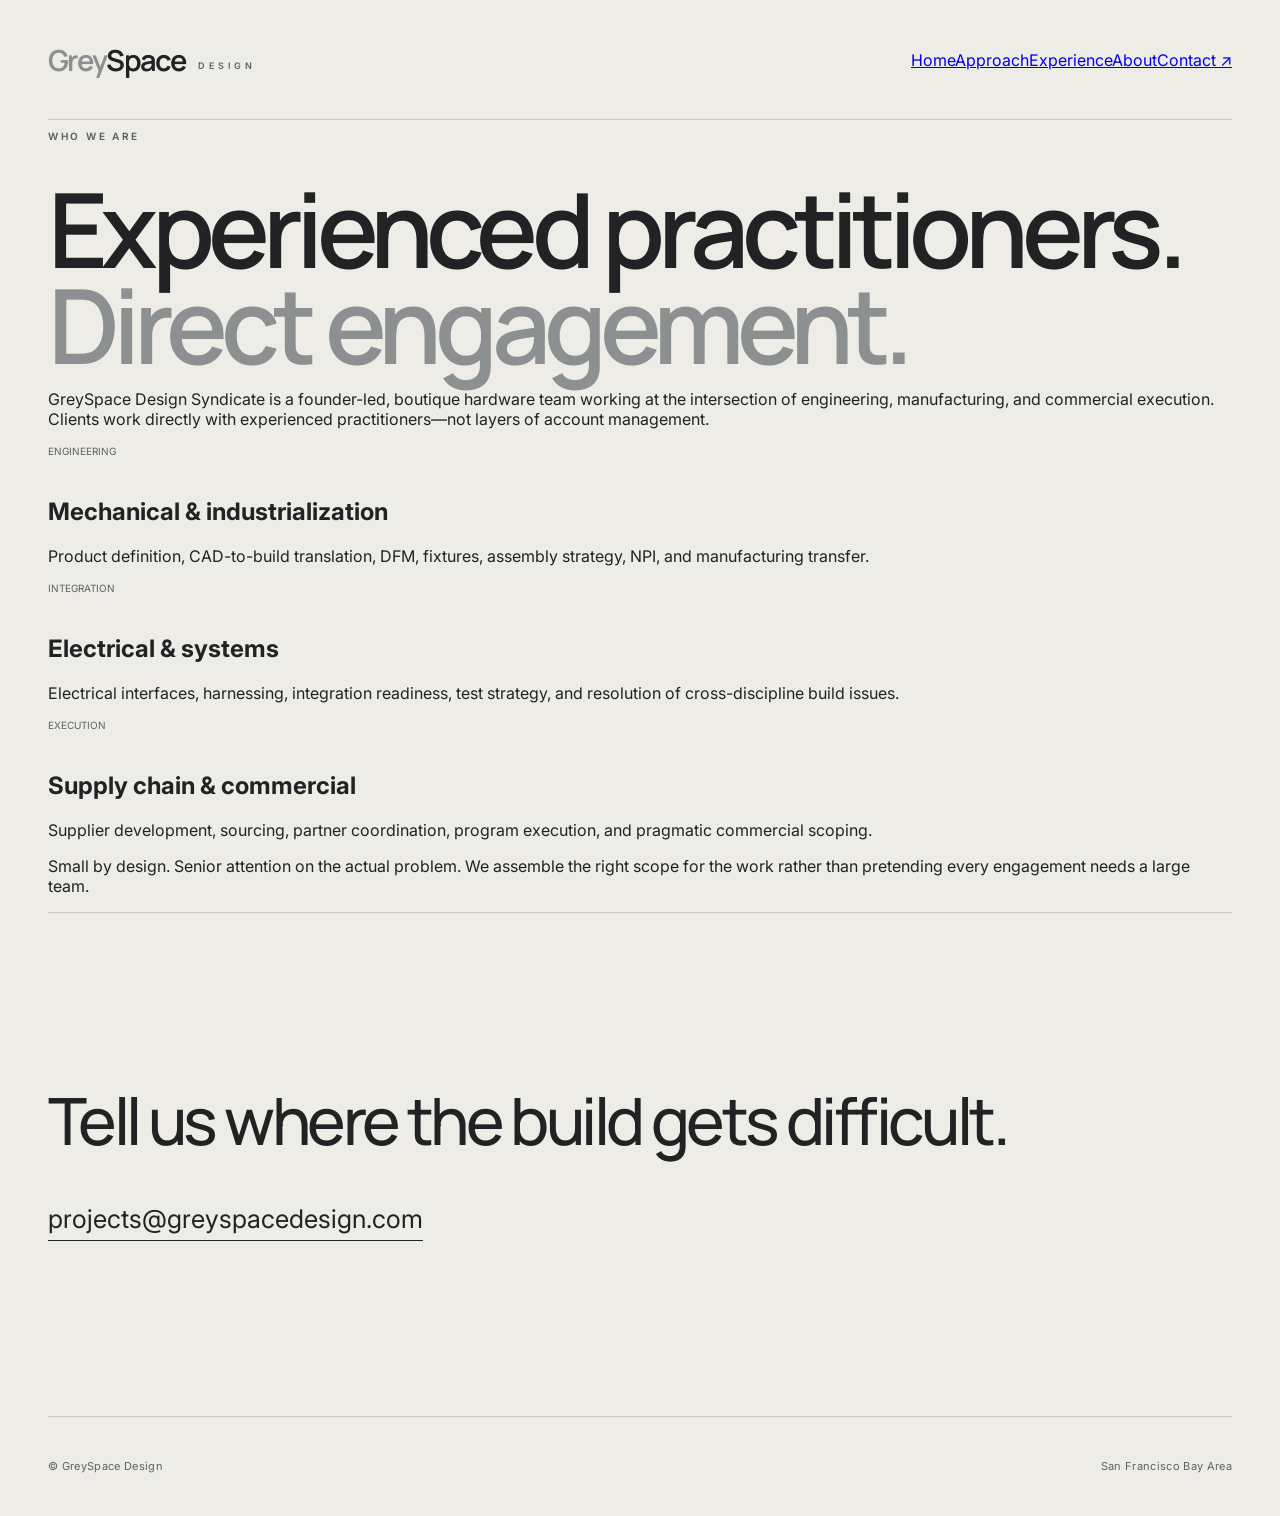
==== about.html @ 6a21313d "Add Rev 1 about.html" ====
<!doctype html>
<html lang="en"><head><meta charset="utf-8"><meta name="viewport" content="width=device-width, initial-scale=1"><title>About — GreySpace Design</title><meta name="description" content="GreySpace Design helps hardware teams close the gap between prototype and repeatable production."><link rel="icon" href="favicon.svg" type="image/svg+xml"><link rel="stylesheet" href="styles.css"></head>
<body><main><header class="site-header"><a class="brand" href="index.html" aria-label="GreySpace Design home"><span class="brand-grey">Grey</span><span class="brand-space">Space</span><span class="brand-design">DESIGN</span></a><nav class="site-nav" aria-label="Main navigation"><a href="index.html">Home</a><a href="approach.html">Approach</a><a href="experience.html">Experience</a><a href="about.html">About</a><a href="mailto:projects@greyspacedesign.com">Contact ↗</a></nav></header><section class="inner-hero"><p class="eyebrow">WHO WE ARE</p><h1>Experienced practitioners.<br><span class='muted'>Direct engagement.</span></h1></section><section class="content-section"><p class="intro">GreySpace Design Syndicate is a founder-led, boutique hardware team working at the intersection of engineering, manufacturing, and commercial execution. Clients work directly with experienced practitioners—not layers of account management.</p><div class="experience-grid"><article><span class="number">ENGINEERING</span><h2>Mechanical & industrialization</h2><p>Product definition, CAD-to-build translation, DFM, fixtures, assembly strategy, NPI, and manufacturing transfer.</p></article><article><span class="number">INTEGRATION</span><h2>Electrical & systems</h2><p>Electrical interfaces, harnessing, integration readiness, test strategy, and resolution of cross-discipline build issues.</p></article><article><span class="number">EXECUTION</span><h2>Supply chain & commercial</h2><p>Supplier development, sourcing, partner coordination, program execution, and pragmatic commercial scoping.</p></article></div><p class="aside">Small by design. Senior attention on the actual problem. We assemble the right scope for the work rather than pretending every engagement needs a large team.</p></section><section class="closing"><p class="closing-copy">Tell us where the build gets difficult.</p><a class="email-large" href="mailto:projects@greyspacedesign.com">projects@greyspacedesign.com</a></section><footer><span>© GreySpace Design</span><span>San Francisco Bay Area</span></footer></main></body></html>
---- styles.css ----
@import url('https://fonts.googleapis.com/css2?family=Inter:wght@400;500;600;650;700&family=Manrope:wght@500;600;700&display=swap');

:root {
  --paper: #eeece7;
  --ink: #202224;
  --ink-soft: #5f6263;
  --line: #c9c7c2;
  --grey-word: #8c8f91;
  --white: #f7f6f2;
}

* { box-sizing: border-box; }

html { scroll-behavior: smooth; }

body {
  margin: 0;
  background: var(--paper);
  color: var(--ink);
  font-family: Inter, Arial, sans-serif;
  -webkit-font-smoothing: antialiased;
}

main {
  min-height: 100vh;
  padding: 0 48px;
}

.site-header {
  min-height: 120px;
  display: flex;
  align-items: center;
  justify-content: space-between;
  border-bottom: 1px solid var(--line);
}

.brand {
  position: relative;
  display: inline-flex;
  align-items: baseline;
  text-decoration: none;
  font-family: Manrope, Inter, sans-serif;
  font-size: 29px;
  font-weight: 650;
  letter-spacing: -1.7px;
}

.brand-grey { color: var(--grey-word); }
.brand-space { color: var(--ink); }

.brand-design {
  margin-left: 12px;
  color: var(--ink-soft);
  font-family: Inter, sans-serif;
  font-size: 9px;
  font-weight: 600;
  letter-spacing: 4px;
  transform: translateY(-2px);
}

.contact-link {
  color: var(--ink);
  font-size: 13px;
  text-decoration: none;
  border-bottom: 1px solid transparent;
  padding-bottom: 3px;
  transition: border-color 160ms ease;
}

.contact-link:hover { border-color: var(--ink); }

.hero {
  min-height: 78vh;
  display: flex;
  flex-direction: column;
  justify-content: center;
  padding: 5.5vh 0 4.5vh;
}

.eyebrow, .section-label {
  font-size: 10px;
  font-weight: 650;
  letter-spacing: 2.7px;
  color: var(--ink-soft);
}

h1 {
  max-width: 1180px;
  margin: 38px 0 0;
  font-family: Manrope, Inter, sans-serif;
  font-size: clamp(62px, 8.1vw, 132px);
  line-height: 0.93;
  letter-spacing: -0.065em;
  font-weight: 600;
}

h1 .muted { color: #8d9090; }
h1 .resolved { color: var(--ink); }

.resolve {
  margin: 34px 0 0;
  font-family: Manrope, Inter, sans-serif;
  font-size: clamp(25px, 3vw, 43px);
  letter-spacing: -0.035em;
  font-weight: 500;
  color: var(--ink-soft);
}

.hero-bottom {
  margin-top: auto;
  padding-top: 4.5vh;
  display: grid;
  grid-template-columns: minmax(280px, 650px) auto;
  align-items: end;
  gap: 64px;
}

.lede {
  margin: 0;
  max-width: 630px;
  font-size: clamp(17px, 1.45vw, 22px);
  line-height: 1.55;
  letter-spacing: -0.012em;
  color: #444748;
}

.cta {
  justify-self: end;
  display: inline-flex;
  gap: 24px;
  align-items: center;
  color: var(--ink);
  font-size: 15px;
  font-weight: 600;
  text-decoration: none;
  padding: 16px 0 11px;
  border-bottom: 1px solid var(--ink);
}

.what-we-do {
  padding: 72px 0 100px;
}

.section-rule {
  border-top: 1px solid var(--line);
  margin-bottom: 28px;
}

.capabilities {
  display: grid;
  grid-template-columns: repeat(4, 1fr);
  gap: 38px;
  margin-top: 54px;
}

.capabilities article {
  border-top: 1px solid var(--ink);
  padding-top: 18px;
}

.number {
  display: block;
  margin-bottom: 40px;
  font-size: 10px;
  color: var(--ink-soft);
}

.capabilities h2 {
  margin: 0 0 17px;
  font-family: Manrope, Inter, sans-serif;
  font-size: 20px;
  line-height: 1.1;
  letter-spacing: -0.035em;
  font-weight: 600;
}

.capabilities p {
  margin: 0;
  color: var(--ink-soft);
  font-size: 14px;
  line-height: 1.55;
}

.closing {
  min-height: 56vh;
  border-top: 1px solid var(--line);
  display: flex;
  flex-direction: column;
  justify-content: center;
  padding: 88px 0;
}

.closing-copy {
  max-width: 1040px;
  margin: 0 0 48px;
  font-family: Manrope, Inter, sans-serif;
  font-size: clamp(38px, 5.1vw, 76px);
  line-height: 1.03;
  letter-spacing: -0.055em;
  font-weight: 500;
}

.closing-copy em {
  font-style: normal;
  color: var(--grey-word);
}

.email-large {
  width: max-content;
  color: var(--ink);
  font-size: clamp(18px, 2vw, 28px);
  text-decoration: none;
  border-bottom: 1px solid var(--ink);
  padding-bottom: 6px;
}

footer {
  min-height: 100px;
  border-top: 1px solid var(--line);
  display: flex;
  justify-content: space-between;
  align-items: center;
  color: var(--ink-soft);
  font-size: 11px;
  letter-spacing: .03em;
}

@media (max-width: 900px) {
  main { padding: 0 24px; }

  .site-header {
    min-height: 96px;
    align-items: flex-start;
    padding: 25px 0;
  }

  .contact-link { display: none; }

  .brand { font-size: 25px; }

  .hero {
    min-height: calc(100svh - 96px);
    padding: 9vh 0 7vh;
  }

  h1 {
    font-size: clamp(52px, 15vw, 92px);
  }

  .resolve { margin-top: 25px; }

  .hero-bottom {
    grid-template-columns: 1fr;
    align-items: start;
    gap: 38px;
    padding-top: 8vh;
  }

  .cta { justify-self: start; }

  .what-we-do { padding: 80px 0 100px; }

  .capabilities {
    grid-template-columns: 1fr 1fr;
    gap: 56px 24px;
    margin-top: 55px;
  }

  .number { margin-bottom: 32px; }

  .closing { min-height: 60vh; padding: 90px 0; }

  footer {
    align-items: flex-start;
    padding: 28px 0;
    gap: 12px;
    flex-direction: column;
  }
}

@media (max-width: 520px) {
  .brand-design { display: none; }

  .capabilities {
    grid-template-columns: 1fr;
    gap: 46px;
  }

  .closing-copy { font-size: 41px; }
}
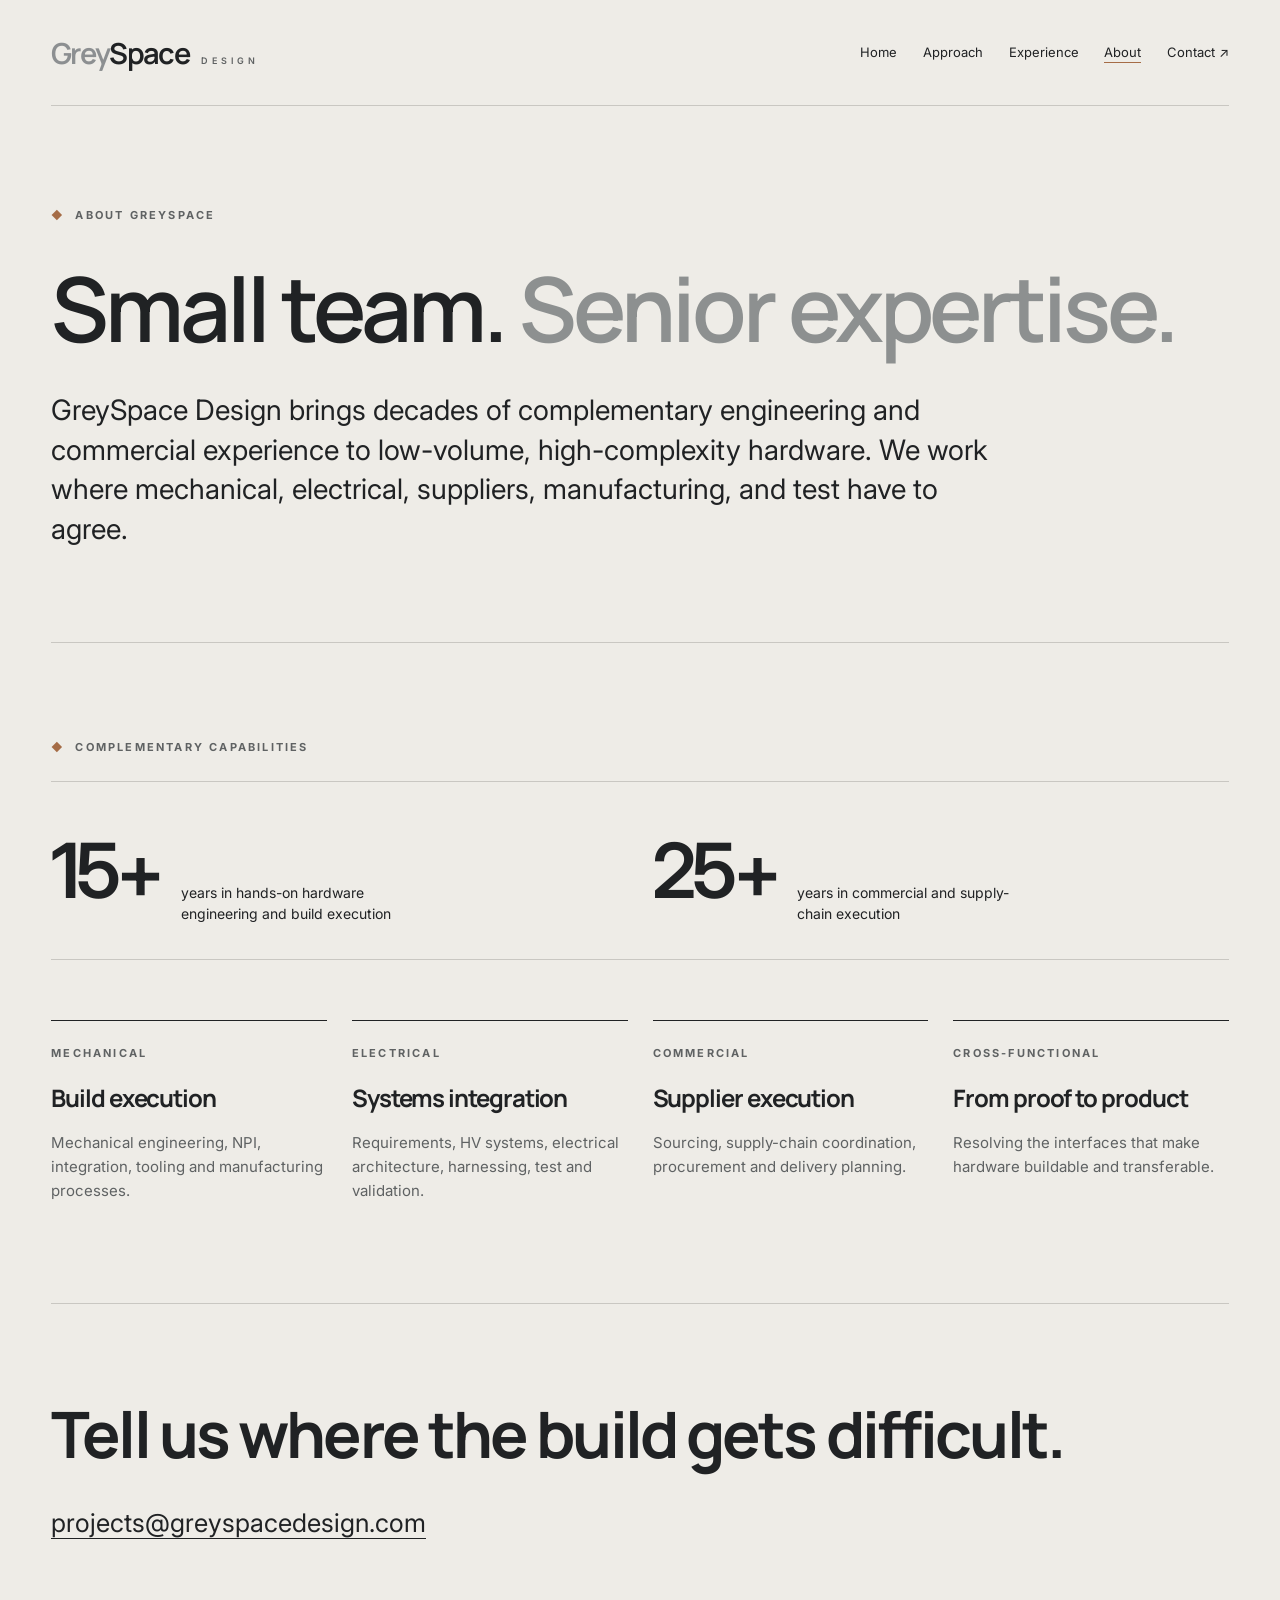
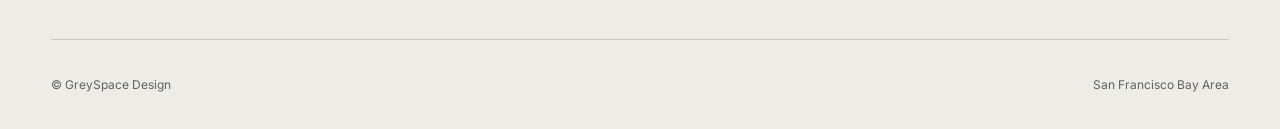
==== commit 106711b6: "Add files via upload" ====
--- a/about.html
+++ b/about.html
@@ -1,3 +1,2 @@
-<!doctype html>
-<html lang="en"><head><meta charset="utf-8"><meta name="viewport" content="width=device-width, initial-scale=1"><title>About — GreySpace Design</title><meta name="description" content="GreySpace Design helps hardware teams close the gap between prototype and repeatable production."><link rel="icon" href="favicon.svg" type="image/svg+xml"><link rel="stylesheet" href="styles.css"></head>
-<body><main><header class="site-header"><a class="brand" href="index.html" aria-label="GreySpace Design home"><span class="brand-grey">Grey</span><span class="brand-space">Space</span><span class="brand-design">DESIGN</span></a><nav class="site-nav" aria-label="Main navigation"><a href="index.html">Home</a><a href="approach.html">Approach</a><a href="experience.html">Experience</a><a href="about.html">About</a><a href="mailto:projects@greyspacedesign.com">Contact ↗</a></nav></header><section class="inner-hero"><p class="eyebrow">WHO WE ARE</p><h1>Experienced practitioners.<br><span class='muted'>Direct engagement.</span></h1></section><section class="content-section"><p class="intro">GreySpace Design Syndicate is a founder-led, boutique hardware team working at the intersection of engineering, manufacturing, and commercial execution. Clients work directly with experienced practitioners—not layers of account management.</p><div class="experience-grid"><article><span class="number">ENGINEERING</span><h2>Mechanical & industrialization</h2><p>Product definition, CAD-to-build translation, DFM, fixtures, assembly strategy, NPI, and manufacturing transfer.</p></article><article><span class="number">INTEGRATION</span><h2>Electrical & systems</h2><p>Electrical interfaces, harnessing, integration readiness, test strategy, and resolution of cross-discipline build issues.</p></article><article><span class="number">EXECUTION</span><h2>Supply chain & commercial</h2><p>Supplier development, sourcing, partner coordination, program execution, and pragmatic commercial scoping.</p></article></div><p class="aside">Small by design. Senior attention on the actual problem. We assemble the right scope for the work rather than pretending every engagement needs a large team.</p></section><section class="closing"><p class="closing-copy">Tell us where the build gets difficult.</p><a class="email-large" href="mailto:projects@greyspacedesign.com">projects@greyspacedesign.com</a></section><footer><span>© GreySpace Design</span><span>San Francisco Bay Area</span></footer></main></body></html>+<!DOCTYPE html>
+<html lang="en"><head><meta charset="utf-8"/><meta content="width=device-width,initial-scale=1" name="viewport"/><title>About — GreySpace Design</title><meta content="GreySpace Design helps engineering teams turn promising hardware into buildable, testable products." name="description"/><link href="styles.css" rel="stylesheet"/></head><body><main><header><a class="brand" href="index.html"><span>Grey</span>Space<small>DESIGN</small></a><nav aria-label="Main navigation"><a href="index.html">Home</a><a href="approach.html">Approach</a><a href="experience.html">Experience</a><a aria-current="page" href="about.html">About</a><a href="mailto:projects@greyspacedesign.com">Contact ↗</a></nav></header><section class="inner-hero"><p class="eyebrow">ABOUT GREYSPACE</p><h1>Small team. <span class="muted">Senior expertise.</span></h1><p class="intro">GreySpace Design brings decades of complementary engineering and commercial experience to low-volume, high-complexity hardware. We work where mechanical, electrical, suppliers, manufacturing, and test have to agree.</p></section><section class="section"><p class="eyebrow">COMPLEMENTARY CAPABILITIES</p><div class="experience-metrics"><div><strong>15+</strong><span>years in hands-on hardware engineering and build execution</span></div><div><strong>25+</strong><span>years in commercial and supply-chain execution</span></div></div><div class="grid"><article><span class="number">MECHANICAL</span><h3>Build execution</h3><p>Mechanical engineering, NPI, integration, tooling and manufacturing processes.</p></article><article><span class="number">ELECTRICAL</span><h3>Systems integration</h3><p>Requirements, HV systems, electrical architecture, harnessing, test and validation.</p></article><article><span class="number">COMMERCIAL</span><h3>Supplier execution</h3><p>Sourcing, supply-chain coordination, procurement and delivery planning.</p></article><article><span class="number">CROSS-FUNCTIONAL</span><h3>From proof to product</h3><p>Resolving the interfaces that make hardware buildable and transferable.</p></article></div></section><section class="closing"><h2>Tell us where the build gets difficult.</h2><a href="mailto:projects@greyspacedesign.com">projects@greyspacedesign.com</a></section><footer><span>© GreySpace Design</span><span>San Francisco Bay Area</span></footer></main></body></html>
--- a/styles.css
+++ b/styles.css
@@ -1,290 +1,21 @@
-@import url('https://fonts.googleapis.com/css2?family=Inter:wght@400;500;600;650;700&family=Manrope:wght@500;600;700&display=swap');
+@import url('https://fonts.googleapis.com/css2?family=Inter:wght@400;500;600;700&family=Manrope:wght@500;600;700&display=swap');
+:root{--paper:#eeece7;--ink:#202224;--soft:#5f6263;--line:#c9c7c2;--copper:#a56c46;--teal:#3e918e}*{box-sizing:border-box}body{margin:0;background:var(--paper);color:var(--ink);font:16px/1.6 Inter,Arial,sans-serif}main{max-width:1560px;margin:auto;padding:0 clamp(22px,4vw,64px)}a{color:inherit}header{min-height:106px;display:flex;justify-content:space-between;align-items:center;gap:25px;border-bottom:1px solid var(--line)}.brand{font:650 29px Manrope,sans-serif;letter-spacing:-1.7px;text-decoration:none}.brand span{color:#8c8f91}.brand small{font:600 9px Inter,sans-serif;letter-spacing:4px;margin-left:12px;color:var(--soft)}nav{display:flex;gap:clamp(12px,2vw,30px);flex-wrap:wrap}nav a{font-size:13px;text-decoration:none}nav a:hover,nav a[aria-current]{border-bottom:1px solid var(--copper)}.hero{padding:clamp(90px,12vh,170px) 0 90px}.eyebrow,.number{font-size:11px;font-weight:700;letter-spacing:.2em;color:var(--soft);text-transform:uppercase}.eyebrow:before{content:'◆';color:var(--copper);margin-right:10px}h1,h2,h3{font-family:Manrope,Inter,sans-serif;line-height:1.08;letter-spacing:-.045em}h1{font-size:clamp(52px,8vw,116px);font-weight:600;max-width:1160px;margin:35px 0}.muted{color:#8d9090}.resolved{text-decoration:underline;text-decoration-color:var(--copper);text-decoration-thickness:3px;text-underline-offset:10px}.resolve{font:500 clamp(24px,3vw,40px) Manrope;color:var(--soft)}.hero-bottom{display:flex;justify-content:space-between;align-items:end;gap:50px;margin-top:70px}.lede{max-width:680px;font-size:clamp(18px,1.5vw,23px);line-height:1.55}.cta{white-space:nowrap;font-weight:600;text-decoration:none;border-bottom:1px solid var(--ink);padding:12px 0}.section{padding:85px 0;border-top:1px solid var(--line)}.section h2{font-size:clamp(34px,4.4vw,66px);font-weight:600;max-width:980px;margin:20px 0 35px}.intro{font-size:clamp(19px,2.2vw,30px);max-width:950px;line-height:1.4}.lifecycle{background:#101b20;color:#f3f3ef;margin:0 calc(-1 * clamp(22px,4vw,64px));padding:50px clamp(22px,4vw,64px) 55px}.lifecycle h2{font-size:clamp(30px,3vw,48px);margin:10px 0 24px}.lifecycle img{display:block;width:100%;height:auto;border:1px solid #31434a}.lifecycle figcaption,.visual figcaption{font-size:12px;color:#b5c3c3;margin-top:12px}.lifecycle p{max-width:850px;color:#c5d0d0}.grid{display:grid;grid-template-columns:repeat(4,1fr);gap:25px;margin-top:50px}.grid article,.stories article{border-top:1px solid var(--ink);padding-top:18px}.grid h3{font-size:24px;margin:20px 0}.grid p,.stories p{color:var(--soft);font-size:15px}.teasers{display:grid;grid-template-columns:repeat(3,1fr);gap:30px}.teasers a{text-decoration:none;border-top:1px solid var(--ink);padding:20px 0}.teasers h3{font-size:30px}.closing{border-top:1px solid var(--line);padding:95px 0}.closing h2{font-size:clamp(38px,5vw,72px);margin:0 0 35px}.closing a{font-size:clamp(20px,2vw,30px);text-decoration:none;border-bottom:1px solid var(--ink)}footer{border-top:1px solid var(--line);display:flex;justify-content:space-between;padding:35px 0;font-size:12px;color:var(--soft)}.inner-hero{padding:90px 0 65px}.inner-hero h1{font-size:clamp(50px,7vw,95px)}.stories{display:grid;grid-template-columns:repeat(2,minmax(0,1fr));gap:65px 45px;padding-bottom:95px}.stories article{padding-top:24px}.stories h2{font-size:clamp(26px,3vw,42px);margin:20px 0}.stories h3{font:700 11px Inter;letter-spacing:.15em;color:var(--copper);margin:24px 0 6px}.stories p{font-size:16px;max-width:650px;margin:0}.stories .result{border-left:3px solid var(--teal);padding-left:18px;margin-top:22px}.visual{margin:40px 0 70px}.visual img{display:block;width:100%;height:auto}.visual figcaption{color:var(--soft)}.process{display:grid;grid-template-columns:repeat(3,1fr);gap:30px;margin:60px 0}.process article{border-top:1px solid var(--ink)}.process h3{font-size:28px}.aside{font-size:15px;color:var(--soft);max-width:820px}.feature-visual{display:grid;grid-template-columns:1fr 1fr;gap:22px}.feature-visual img{width:100%;height:auto}.accent{color:var(--copper)}@media(max-width:850px){header{align-items:flex-start;flex-direction:column;padding:22px 0}nav{gap:12px 20px}.hero-bottom{flex-direction:column;align-items:flex-start;margin-top:40px}.grid,.stories,.teasers,.process{grid-template-columns:1fr 1fr}.feature-visual{grid-template-columns:1fr}}@media(max-width:600px){.grid,.stories,.teasers,.process{grid-template-columns:1fr}.hero{padding:70px 0}.section{padding:60px 0}.brand small{display:none}.lifecycle{padding-top:30px}.lifecycle img{min-height:210px;object-fit:contain;background:#101b20}footer{flex-direction:column;gap:8px}}@media(prefers-reduced-motion:reduce){*{scroll-behavior:auto!important}}
+/* Review 2: differentiated visuals and team experience */
+.story-visual{margin:0 0 38px;overflow:hidden;border-radius:4px;background:#171f23}
+.story-visual img{display:block;width:100%;max-height:480px;object-fit:cover}
+.experience-metrics{display:grid;grid-template-columns:repeat(2,minmax(0,1fr));gap:24px;margin:24px 0 60px;padding:28px 0;border-top:1px solid var(--line);border-bottom:1px solid var(--line)}
+.experience-metrics div{display:flex;align-items:baseline;gap:20px}
+.experience-metrics strong{font-size:clamp(42px,6vw,76px);font-weight:600;letter-spacing:-.06em}
+.experience-metrics span{font-size:14px;line-height:1.5;max-width:220px;color:var(--ink-soft)}
+@media(max-width:680px){.experience-metrics{grid-template-columns:1fr}.experience-metrics div{gap:18px}.story-visual img{max-height:300px}}
 
-:root {
-  --paper: #eeece7;
-  --ink: #202224;
-  --ink-soft: #5f6263;
-  --line: #c9c7c2;
-  --grey-word: #8c8f91;
-  --white: #f7f6f2;
-}
-
-* { box-sizing: border-box; }
-
-html { scroll-behavior: smooth; }
-
-body {
-  margin: 0;
-  background: var(--paper);
-  color: var(--ink);
-  font-family: Inter, Arial, sans-serif;
-  -webkit-font-smoothing: antialiased;
-}
-
-main {
-  min-height: 100vh;
-  padding: 0 48px;
-}
-
-.site-header {
-  min-height: 120px;
-  display: flex;
-  align-items: center;
-  justify-content: space-between;
-  border-bottom: 1px solid var(--line);
-}
-
-.brand {
-  position: relative;
-  display: inline-flex;
-  align-items: baseline;
-  text-decoration: none;
-  font-family: Manrope, Inter, sans-serif;
-  font-size: 29px;
-  font-weight: 650;
-  letter-spacing: -1.7px;
-}
-
-.brand-grey { color: var(--grey-word); }
-.brand-space { color: var(--ink); }
-
-.brand-design {
-  margin-left: 12px;
-  color: var(--ink-soft);
-  font-family: Inter, sans-serif;
-  font-size: 9px;
-  font-weight: 600;
-  letter-spacing: 4px;
-  transform: translateY(-2px);
-}
-
-.contact-link {
-  color: var(--ink);
-  font-size: 13px;
-  text-decoration: none;
-  border-bottom: 1px solid transparent;
-  padding-bottom: 3px;
-  transition: border-color 160ms ease;
-}
-
-.contact-link:hover { border-color: var(--ink); }
-
-.hero {
-  min-height: 78vh;
-  display: flex;
-  flex-direction: column;
-  justify-content: center;
-  padding: 5.5vh 0 4.5vh;
-}
-
-.eyebrow, .section-label {
-  font-size: 10px;
-  font-weight: 650;
-  letter-spacing: 2.7px;
-  color: var(--ink-soft);
-}
-
-h1 {
-  max-width: 1180px;
-  margin: 38px 0 0;
-  font-family: Manrope, Inter, sans-serif;
-  font-size: clamp(62px, 8.1vw, 132px);
-  line-height: 0.93;
-  letter-spacing: -0.065em;
-  font-weight: 600;
-}
-
-h1 .muted { color: #8d9090; }
-h1 .resolved { color: var(--ink); }
-
-.resolve {
-  margin: 34px 0 0;
-  font-family: Manrope, Inter, sans-serif;
-  font-size: clamp(25px, 3vw, 43px);
-  letter-spacing: -0.035em;
-  font-weight: 500;
-  color: var(--ink-soft);
-}
-
-.hero-bottom {
-  margin-top: auto;
-  padding-top: 4.5vh;
-  display: grid;
-  grid-template-columns: minmax(280px, 650px) auto;
-  align-items: end;
-  gap: 64px;
-}
-
-.lede {
-  margin: 0;
-  max-width: 630px;
-  font-size: clamp(17px, 1.45vw, 22px);
-  line-height: 1.55;
-  letter-spacing: -0.012em;
-  color: #444748;
-}
-
-.cta {
-  justify-self: end;
-  display: inline-flex;
-  gap: 24px;
-  align-items: center;
-  color: var(--ink);
-  font-size: 15px;
-  font-weight: 600;
-  text-decoration: none;
-  padding: 16px 0 11px;
-  border-bottom: 1px solid var(--ink);
-}
-
-.what-we-do {
-  padding: 72px 0 100px;
-}
-
-.section-rule {
-  border-top: 1px solid var(--line);
-  margin-bottom: 28px;
-}
-
-.capabilities {
-  display: grid;
-  grid-template-columns: repeat(4, 1fr);
-  gap: 38px;
-  margin-top: 54px;
-}
-
-.capabilities article {
-  border-top: 1px solid var(--ink);
-  padding-top: 18px;
-}
-
-.number {
-  display: block;
-  margin-bottom: 40px;
-  font-size: 10px;
-  color: var(--ink-soft);
-}
-
-.capabilities h2 {
-  margin: 0 0 17px;
-  font-family: Manrope, Inter, sans-serif;
-  font-size: 20px;
-  line-height: 1.1;
-  letter-spacing: -0.035em;
-  font-weight: 600;
-}
-
-.capabilities p {
-  margin: 0;
-  color: var(--ink-soft);
-  font-size: 14px;
-  line-height: 1.55;
-}
-
-.closing {
-  min-height: 56vh;
-  border-top: 1px solid var(--line);
-  display: flex;
-  flex-direction: column;
-  justify-content: center;
-  padding: 88px 0;
-}
-
-.closing-copy {
-  max-width: 1040px;
-  margin: 0 0 48px;
-  font-family: Manrope, Inter, sans-serif;
-  font-size: clamp(38px, 5.1vw, 76px);
-  line-height: 1.03;
-  letter-spacing: -0.055em;
-  font-weight: 500;
-}
-
-.closing-copy em {
-  font-style: normal;
-  color: var(--grey-word);
-}
-
-.email-large {
-  width: max-content;
-  color: var(--ink);
-  font-size: clamp(18px, 2vw, 28px);
-  text-decoration: none;
-  border-bottom: 1px solid var(--ink);
-  padding-bottom: 6px;
-}
-
-footer {
-  min-height: 100px;
-  border-top: 1px solid var(--line);
-  display: flex;
-  justify-content: space-between;
-  align-items: center;
-  color: var(--ink-soft);
-  font-size: 11px;
-  letter-spacing: .03em;
-}
-
-@media (max-width: 900px) {
-  main { padding: 0 24px; }
-
-  .site-header {
-    min-height: 96px;
-    align-items: flex-start;
-    padding: 25px 0;
-  }
-
-  .contact-link { display: none; }
-
-  .brand { font-size: 25px; }
-
-  .hero {
-    min-height: calc(100svh - 96px);
-    padding: 9vh 0 7vh;
-  }
-
-  h1 {
-    font-size: clamp(52px, 15vw, 92px);
-  }
-
-  .resolve { margin-top: 25px; }
-
-  .hero-bottom {
-    grid-template-columns: 1fr;
-    align-items: start;
-    gap: 38px;
-    padding-top: 8vh;
-  }
-
-  .cta { justify-self: start; }
-
-  .what-we-do { padding: 80px 0 100px; }
-
-  .capabilities {
-    grid-template-columns: 1fr 1fr;
-    gap: 56px 24px;
-    margin-top: 55px;
-  }
-
-  .number { margin-bottom: 32px; }
-
-  .closing { min-height: 60vh; padding: 90px 0; }
-
-  footer {
-    align-items: flex-start;
-    padding: 28px 0;
-    gap: 12px;
-    flex-direction: column;
-  }
-}
-
-@media (max-width: 520px) {
-  .brand-design { display: none; }
-
-  .capabilities {
-    grid-template-columns: 1fr;
-    gap: 46px;
-  }
-
-  .closing-copy { font-size: 41px; }
-}
+/* Experience: evidence first, conceptual visuals near the close */
+.experience-gallery{border-top:1px solid var(--line);padding:70px 0 80px}
+.gallery-intro{max-width:850px;margin-bottom:34px}
+.gallery-intro h2{font-size:clamp(32px,4vw,58px);margin:12px 0 20px}
+.gallery-intro>p:last-child{font-size:18px;color:var(--soft);max-width:750px}
+.gallery-grid{display:grid;grid-template-columns:minmax(0,1fr);gap:24px}
+.gallery-grid figure{margin:0;min-width:0}
+.gallery-grid img{display:block;width:100%;height:auto;aspect-ratio:auto;object-fit:contain;background:#101b20;border-radius:3px}
+.gallery-grid figcaption{padding:12px 0;font-size:13px;color:var(--soft)}
+@media(max-width:720px){.gallery-grid{grid-template-columns:1fr}.experience-gallery{padding:50px 0}}
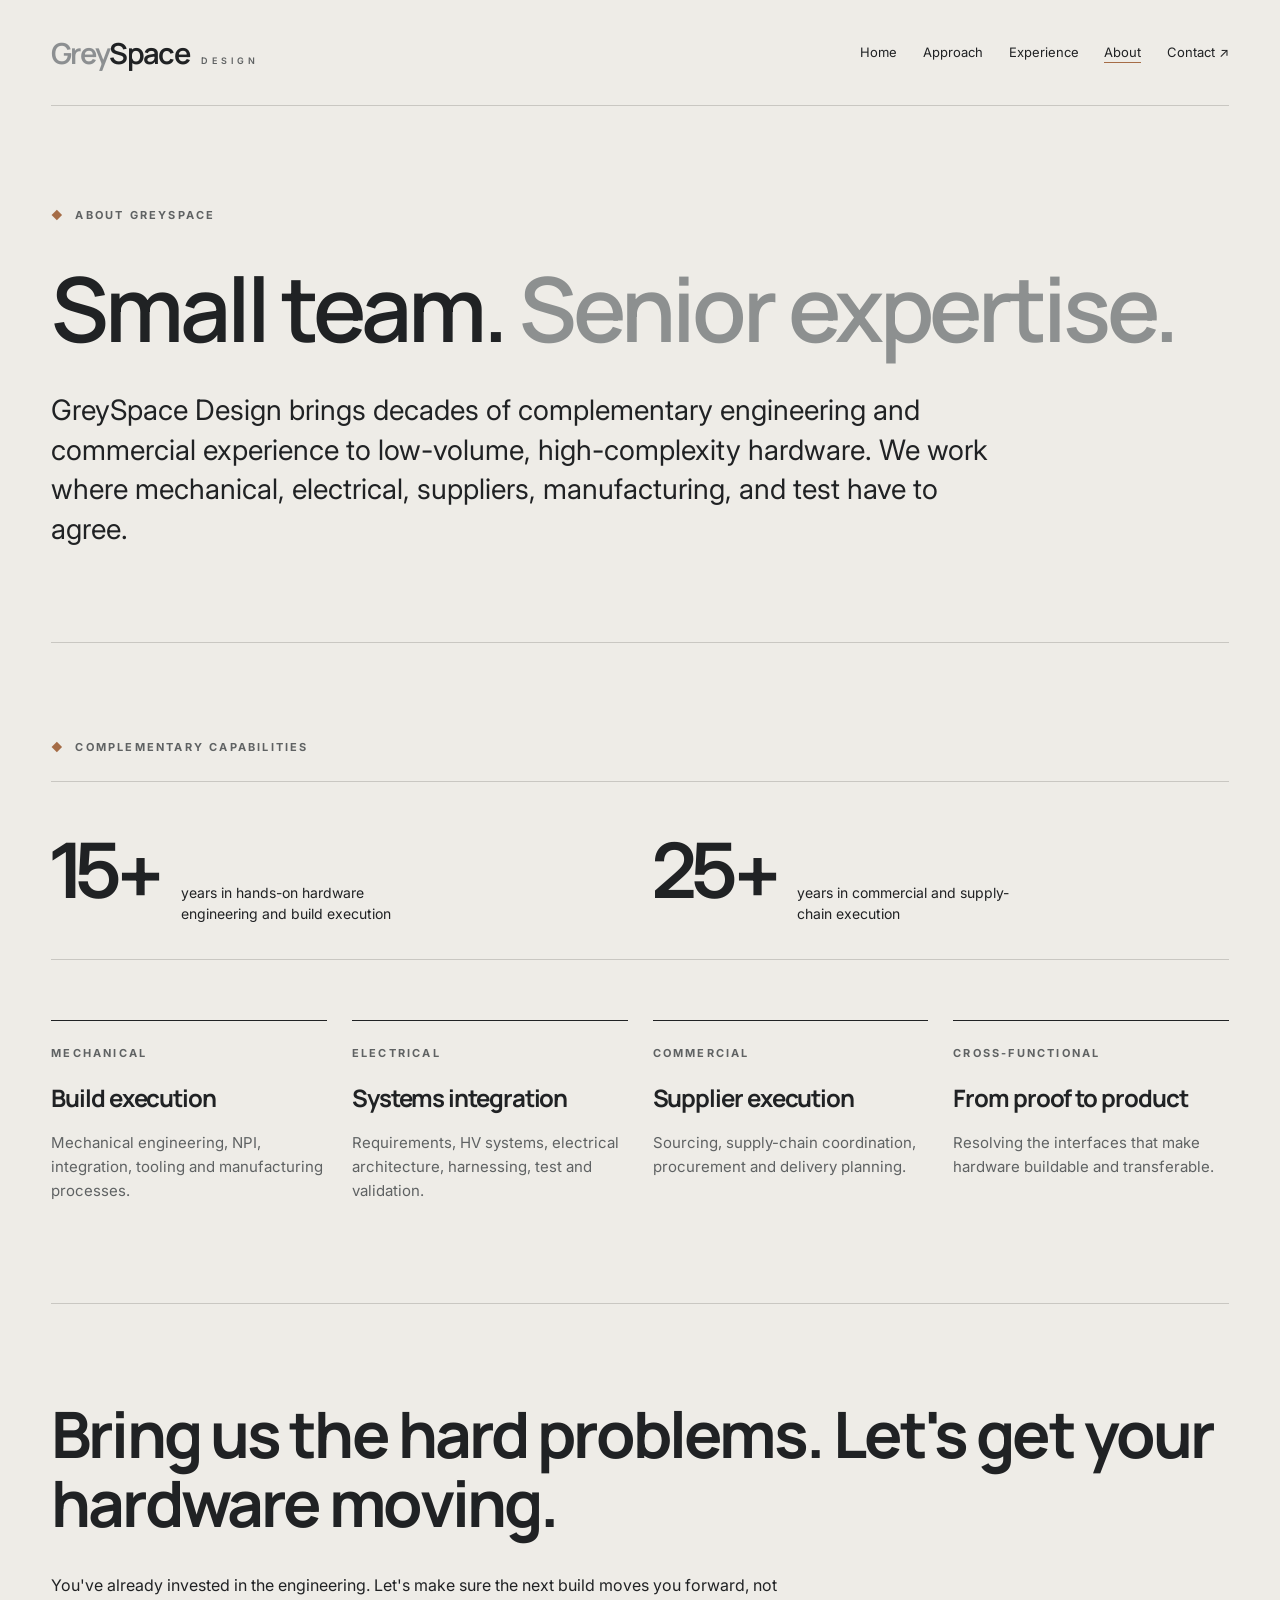
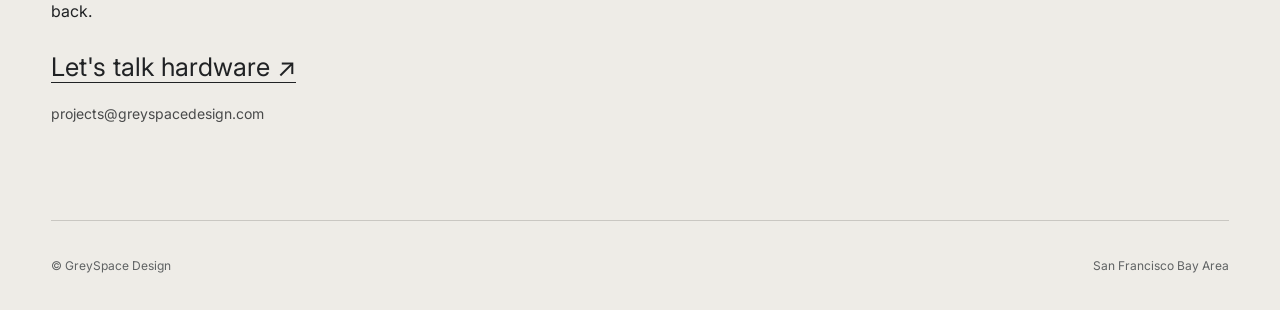
==== commit e7076fd5: "Deploy GreySpace v6 positioning and aligned contact CTA" ====
--- a/about.html
+++ b/about.html
@@ -1,2 +1,2 @@
 <!DOCTYPE html>
-<html lang="en"><head><meta charset="utf-8"/><meta content="width=device-width,initial-scale=1" name="viewport"/><title>About — GreySpace Design</title><meta content="GreySpace Design helps engineering teams turn promising hardware into buildable, testable products." name="description"/><link href="styles.css" rel="stylesheet"/></head><body><main><header><a class="brand" href="index.html"><span>Grey</span>Space<small>DESIGN</small></a><nav aria-label="Main navigation"><a href="index.html">Home</a><a href="approach.html">Approach</a><a href="experience.html">Experience</a><a aria-current="page" href="about.html">About</a><a href="mailto:projects@greyspacedesign.com">Contact ↗</a></nav></header><section class="inner-hero"><p class="eyebrow">ABOUT GREYSPACE</p><h1>Small team. <span class="muted">Senior expertise.</span></h1><p class="intro">GreySpace Design brings decades of complementary engineering and commercial experience to low-volume, high-complexity hardware. We work where mechanical, electrical, suppliers, manufacturing, and test have to agree.</p></section><section class="section"><p class="eyebrow">COMPLEMENTARY CAPABILITIES</p><div class="experience-metrics"><div><strong>15+</strong><span>years in hands-on hardware engineering and build execution</span></div><div><strong>25+</strong><span>years in commercial and supply-chain execution</span></div></div><div class="grid"><article><span class="number">MECHANICAL</span><h3>Build execution</h3><p>Mechanical engineering, NPI, integration, tooling and manufacturing processes.</p></article><article><span class="number">ELECTRICAL</span><h3>Systems integration</h3><p>Requirements, HV systems, electrical architecture, harnessing, test and validation.</p></article><article><span class="number">COMMERCIAL</span><h3>Supplier execution</h3><p>Sourcing, supply-chain coordination, procurement and delivery planning.</p></article><article><span class="number">CROSS-FUNCTIONAL</span><h3>From proof to product</h3><p>Resolving the interfaces that make hardware buildable and transferable.</p></article></div></section><section class="closing"><h2>Tell us where the build gets difficult.</h2><a href="mailto:projects@greyspacedesign.com">projects@greyspacedesign.com</a></section><footer><span>© GreySpace Design</span><span>San Francisco Bay Area</span></footer></main></body></html>+<html lang="en"><head><meta charset="utf-8"/><meta content="width=device-width,initial-scale=1" name="viewport"/><title>About — GreySpace Design</title><meta content="GreySpace Design helps engineering teams turn promising hardware into buildable, testable products." name="description"/><link href="styles.css" rel="stylesheet"/></head><body><main><header><a class="brand" href="index.html"><span>Grey</span>Space<small>DESIGN</small></a><nav aria-label="Main navigation"><a href="index.html">Home</a><a href="approach.html">Approach</a><a href="experience.html">Experience</a><a aria-current="page" href="about.html">About</a><a href="mailto:projects@greyspacedesign.com">Contact ↗</a></nav></header><section class="inner-hero"><p class="eyebrow">ABOUT GREYSPACE</p><h1>Small team. <span class="muted">Senior expertise.</span></h1><p class="intro">GreySpace Design brings decades of complementary engineering and commercial experience to low-volume, high-complexity hardware. We work where mechanical, electrical, suppliers, manufacturing, and test have to agree.</p></section><section class="section"><p class="eyebrow">COMPLEMENTARY CAPABILITIES</p><div class="experience-metrics"><div><strong>15+</strong><span>years in hands-on hardware engineering and build execution</span></div><div><strong>25+</strong><span>years in commercial and supply-chain execution</span></div></div><div class="grid"><article><span class="number">MECHANICAL</span><h3>Build execution</h3><p>Mechanical engineering, NPI, integration, tooling and manufacturing processes.</p></article><article><span class="number">ELECTRICAL</span><h3>Systems integration</h3><p>Requirements, HV systems, electrical architecture, harnessing, test and validation.</p></article><article><span class="number">COMMERCIAL</span><h3>Supplier execution</h3><p>Sourcing, supply-chain coordination, procurement and delivery planning.</p></article><article><span class="number">CROSS-FUNCTIONAL</span><h3>From proof to product</h3><p>Resolving the interfaces that make hardware buildable and transferable.</p></article></div></section><section class="closing"><h2>Bring us the hard problems. Let's get your hardware moving.</h2><p>You've already invested in the engineering. Let's make sure the next build moves you forward, not back.</p><a href="mailto:projects@greyspacedesign.com?subject=Engineering%20project%20inquiry&amp;body=What%20we%27re%20building%3A%0A%0AWhat%27s%20blocking%20progress%3A%0A%0ANext%20milestone%3A%0A">Let's talk hardware ↗</a><p class="contact-email">projects@greyspacedesign.com</p></section><footer><span>© GreySpace Design</span><span>San Francisco Bay Area</span></footer></main></body></html>
--- a/styles.css
+++ b/styles.css
@@ -19,3 +19,12 @@
 .gallery-grid img{display:block;width:100%;height:auto;aspect-ratio:auto;object-fit:contain;background:#101b20;border-radius:3px}
 .gallery-grid figcaption{padding:12px 0;font-size:13px;color:var(--soft)}
 @media(max-width:720px){.gallery-grid{grid-template-columns:1fr}.experience-gallery{padding:50px 0}}
+
+/* v6: engagement, deliverables and contact */
+.section-intro{max-width:850px;font-size:clamp(18px,2vw,23px);line-height:1.5}
+.engagement>p:not(.eyebrow){max-width:900px}
+.text-link{display:inline-block;margin-top:14px;color:var(--copper);font-weight:700;text-decoration:none;border-bottom:1px solid currentColor}
+.outputs .grid{margin-top:30px}
+.engagement-start .process{margin-top:28px}
+.closing p{max-width:760px;margin:12px 0 22px;line-height:1.65;text-align:left}
+.closing .contact-email{font-size:14px;opacity:.8;margin:14px 0 0;text-align:left}
